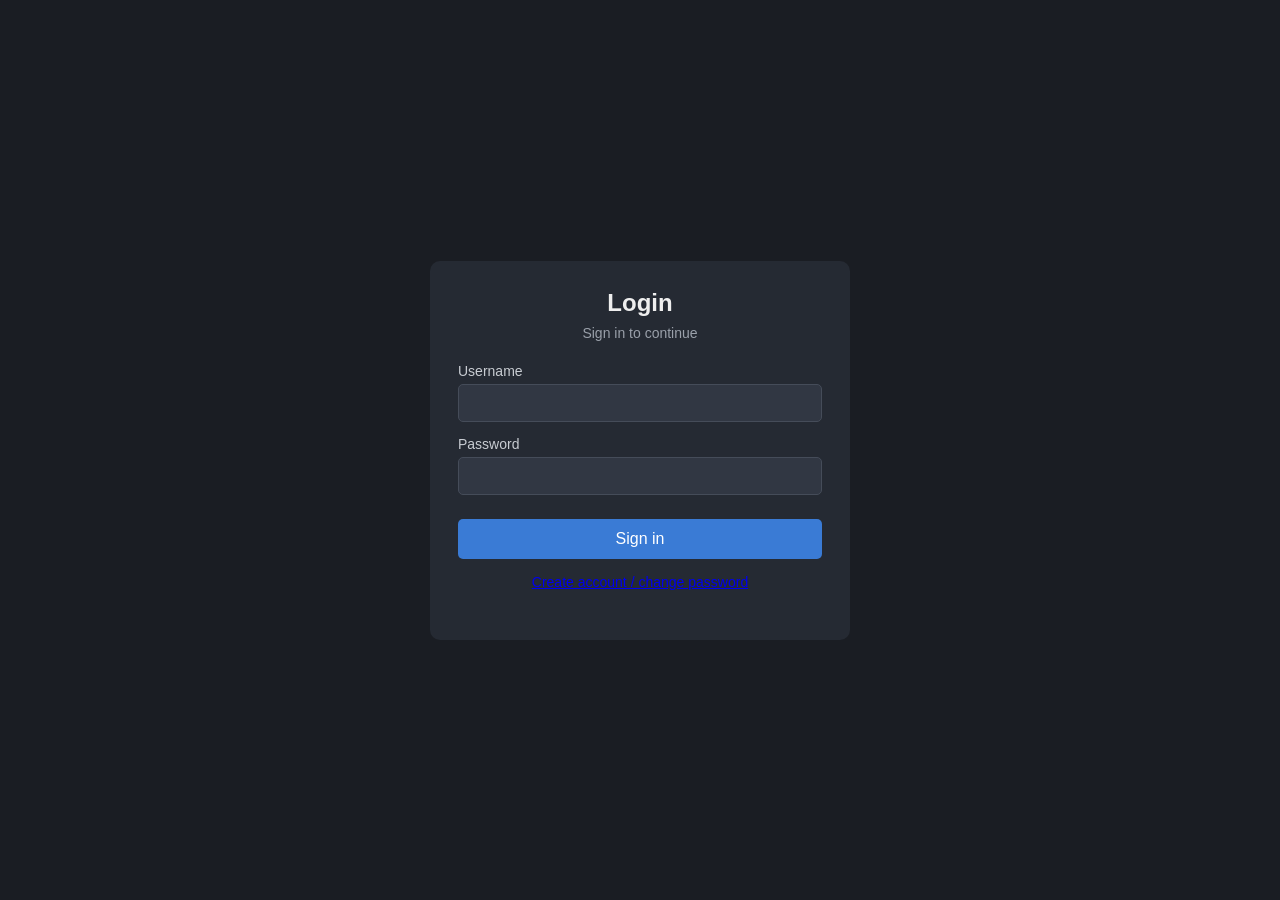
==== web/index.html @ 7a51cd6e "feat: integrate unique randomized student ID system" ====
<!DOCTYPE html>
<html lang="en">
<head>
    <meta charset="UTF-8">
    <meta name="viewport" content="width=device-width, initial-scale=1.0">
    <title>Login</title>
    <link rel="stylesheet" href="style.css">
    <style>
        .hidden { display: none !important; }

        select {
            width: 100%;
            padding: 9px;
            background-color: #313743;
            border: 1px solid #454c59;
            border-radius: 5px;
            color: #fff;
        }

        .link {
            margin-top: 15px;
        }

        #registerBox {
            margin-top: 20px;
        }
    </style>
</head>
<body>
    <div class="container" id="loginBox">
        <h1>Login</h1>
        <p class="subtitle">Sign in to continue</p>

        <div class="form-group">
            <label for="username">Username</label>
            <input type="text" id="username">
        </div>

        <div class="form-group">
            <label for="password">Password</label>
            <input type="password" id="password">
        </div>

        <button onclick="handleLogin()">Sign in</button>
        <p class="subtitle link"><a href="#" onclick="toggleCards()">Create account / change password</a></p>
    </div>

    <div class="container hidden" id="registerBox">
        <h1>Account</h1>
        <p class="subtitle">Create a user or change a password</p>

        <div class="form-group">
            <label for="regUsername">Username</label>
            <input type="text" id="regUsername">
        </div>

        <div class="form-group">
            <label for="regPassword">Password</label>
            <input type="password" id="regPassword">
        </div>

        <div class="form-group">
            <label for="regRole">Role</label>
            <select id="regRole">
                <option value="student">Student</option>
                <option value="teacher">Teacher</option>
            </select>
        </div>

        <button onclick="handleRegister()">Save</button>
        <p class="subtitle link"><a href="#" onclick="toggleCards()">Back</a></p>
    </div>

    <script>
        if (!localStorage.getItem('usersDB')) {
            localStorage.setItem('usersDB', JSON.stringify({
                teacher: { password: "teacher123", role: "teacher", name: "Prof. Matheus", studentID: "" },
                student: { password: "student123", role: "student", name: "Matheus Dias", studentID: "123456" }
            }));
        }

        function toggleCards() {
            document.getElementById('loginBox').classList.toggle('hidden');
            document.getElementById('registerBox').classList.toggle('hidden');
        }

        function handleLogin() {
            const username = document.getElementById('username').value.trim().toLowerCase();
            const password = document.getElementById('password').value;
            const users = JSON.parse(localStorage.getItem('usersDB'));
            const user = users[username];

            if (!user || user.password !== password) {
                alert("Wrong username or password.");
                return;
            }

            localStorage.setItem('currentUser', JSON.stringify({
                username: username,
                name: user.name,
                role: user.role,
                studentID: user.studentID
            }));
            location.href = user.role === 'teacher' ? 'teacher.html' : 'student.html';
        }

        function handleRegister() {
            const username = document.getElementById('regUsername').value.trim().toLowerCase();
            const password = document.getElementById('regPassword').value;
            const role = document.getElementById('regRole').value;

            if (!username || !password) {
                alert("Fill in all the fields.");
                return;
            }

            const users = JSON.parse(localStorage.getItem('usersDB'));
            let studentID = users[username] ? users[username].studentID : "";

            if (role === 'student' && !studentID) {
                let taken = true;
                while (taken) {
                    studentID = String(Math.floor(100000 + Math.random() * 900000));
                    taken = Object.values(users).some(u => u.studentID === studentID);
                }
            }

            users[username] = {
                password: password,
                role: role,
                name: username[0].toUpperCase() + username.slice(1),
                studentID: role === 'student' ? studentID : ""
            };

            localStorage.setItem('usersDB', JSON.stringify(users));

            if (role === 'student') {
                alert("Saved. Your student ID is " + studentID + ". Write it down, the teacher needs it to enter your grades.");
            } else {
                alert("Saved.");
            }
            toggleCards();
        }
    </script>
</body>
</html>
---- web/style.css ----
* {
    margin: 0;
    padding: 0;
    box-sizing: border-box;
}

body {
    font-family: Arial, sans-serif;
    background-color: #1a1d23;
    color: #eee;
    display: flex;
    justify-content: center;
    align-items: center;
    min-height: 100vh;
    padding: 20px;
}

.container {
    background-color: #252a33;
    padding: 28px;
    border-radius: 10px;
    width: 100%;
    max-width: 420px;
}

h1 {
    font-size: 24px;
    margin-bottom: 8px;
    text-align: center;
}

.subtitle {
    color: #9aa0aa;
    font-size: 14px;
    text-align: center;
    margin-bottom: 22px;
}

.form-group {
    margin-bottom: 14px;
}

label {
    display: block;
    margin-bottom: 5px;
    font-size: 14px;
    color: #c8ccd2;
}

input {
    width: 100%;
    padding: 9px;
    background-color: #313743;
    border: 1px solid #454c59;
    border-radius: 5px;
    color: #fff;
    font-size: 16px;
}

input:focus {
    outline: none;
    border-color: #4a90d9;
}

button {
    width: 100%;
    padding: 11px;
    background-color: #3a7bd5;
    border: none;
    border-radius: 5px;
    color: #fff;
    font-size: 16px;
    cursor: pointer;
    margin-top: 10px;
}

button:hover {
    background-color: #2f66b3;
}

.result-card {
    margin-top: 22px;
    padding: 18px;
    background-color: #313743;
    border-radius: 6px;
    text-align: center;
    border-left: 5px solid #666;
}

.result-card.hidden {
    display: none;
}

.result-info {
    font-size: 18px;
    margin: 8px 0;
}

#resultAverage {
    font-weight: bold;
}

.badge {
    display: inline-block;
    padding: 5px 14px;
    border-radius: 15px;
    font-size: 14px;
    margin-top: 8px;
}

.approved-card { border-left-color: #3cb371; }
.approved-badge { background-color: #2e8b57; color: #fff; }

.remedial-card { border-left-color: #e0b030; }
.remedial-badge { background-color: #b8901f; color: #fff; }

.failed-card { border-left-color: #e05555; }
.failed-badge { background-color: #c43d3d; color: #fff; }
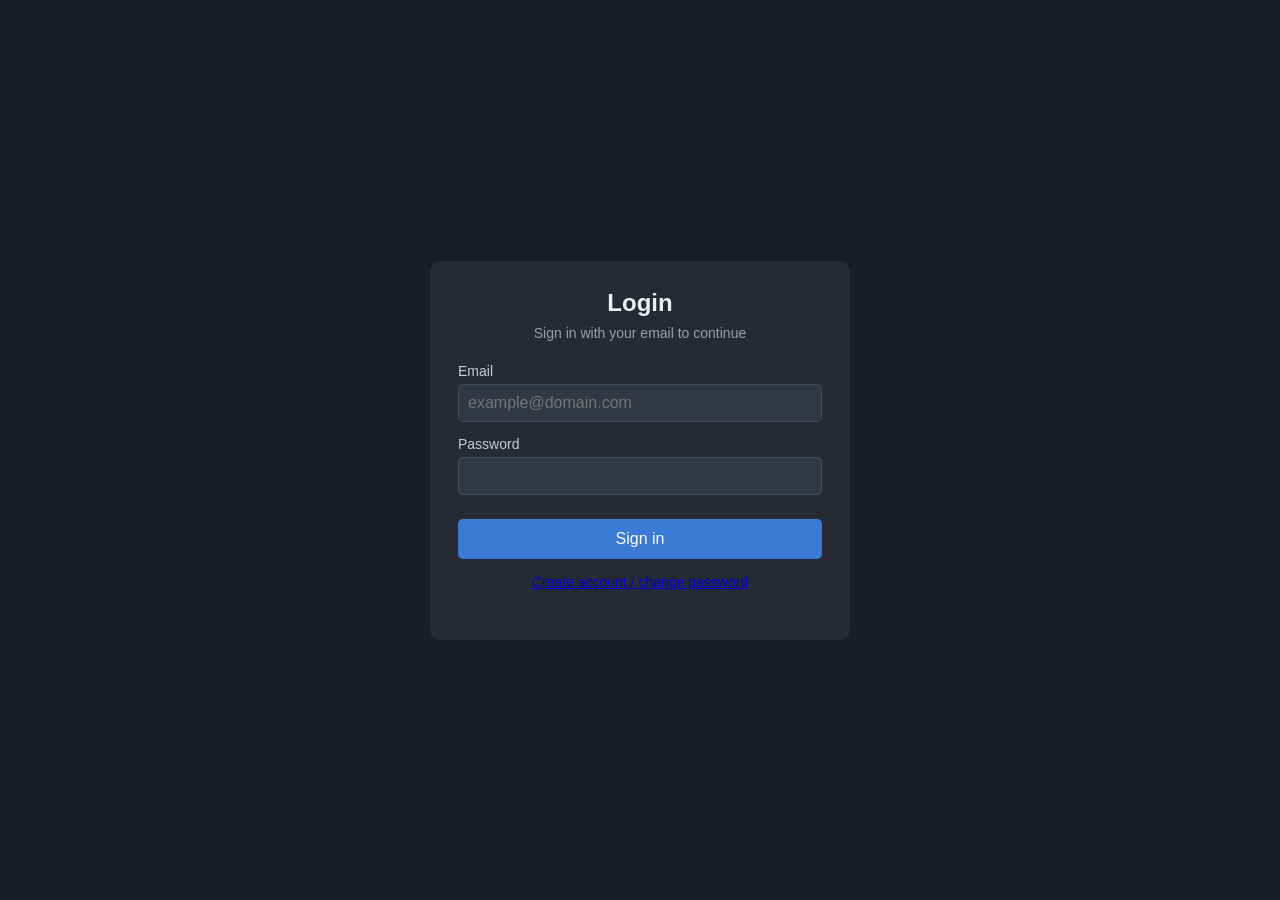
==== commit f7513e02: "feat: complete architectural synchronization between python and web inputs" ====
--- a/web/index.html
+++ b/web/index.html
@@ -23,22 +23,23 @@
 
         #registerBox {
             margin-top: 20px;
+            max-width: 460px;
         }
     </style>
 </head>
 <body>
     <div class="container" id="loginBox">
         <h1>Login</h1>
-        <p class="subtitle">Sign in to continue</p>
+        <p class="subtitle">Sign in with your email to continue</p>
 
         <div class="form-group">
-            <label for="username">Username</label>
-            <input type="text" id="username">
+            <label for="loginEmail">Email</label>
+            <input type="email" id="loginEmail" placeholder="example@domain.com">
         </div>
 
         <div class="form-group">
-            <label for="password">Password</label>
-            <input type="password" id="password">
+            <label for="loginPassword">Password</label>
+            <input type="password" id="loginPassword">
         </div>
 
         <button onclick="handleLogin()">Sign in</button>
@@ -50,13 +51,28 @@
         <p class="subtitle">Create a user or change a password</p>
 
         <div class="form-group">
-            <label for="regUsername">Username</label>
-            <input type="text" id="regUsername">
+            <label for="regFirstName">First Name</label>
+            <input type="text" id="regFirstName">
+        </div>
+
+        <div class="form-group">
+            <label for="regLastName">Last Name</label>
+            <input type="text" id="regLastName">
+        </div>
+
+        <div class="form-group">
+            <label for="regEmail">Email</label>
+            <input type="email" id="regEmail" placeholder="example@domain.com">
         </div>
 
         <div class="form-group">
             <label for="regPassword">Password</label>
             <input type="password" id="regPassword">
+        </div>
+
+        <div class="form-group">
+            <label for="regConfirmPassword">Confirm Password</label>
+            <input type="password" id="regConfirmPassword">
         </div>
 
         <div class="form-group">
@@ -74,8 +90,8 @@
     <script>
         if (!localStorage.getItem('usersDB')) {
             localStorage.setItem('usersDB', JSON.stringify({
-                teacher: { password: "teacher123", role: "teacher", name: "Prof. Matheus", studentID: "" },
-                student: { password: "student123", role: "student", name: "Matheus Dias", studentID: "123456" }
+                "teacher@school.com": { password: "teacher123", role: "teacher", name: "Prof. Matheus", studentID: "" },
+                "student@school.com": { password: "student123", role: "student", name: "Matheus Dias", studentID: "123456" }
             }));
         }
 
@@ -85,60 +101,80 @@
         }
 
         function handleLogin() {
-            const username = document.getElementById('username').value.trim().toLowerCase();
-            const password = document.getElementById('password').value;
+            const email = document.getElementById('loginEmail').value.trim().toLowerCase();
+            const password = document.getElementById('loginPassword').value;
             const users = JSON.parse(localStorage.getItem('usersDB'));
-            const user = users[username];
+            const user = users[email];
 
             if (!user || user.password !== password) {
-                alert("Wrong username or password.");
+                alert("Wrong email or password.");
                 return;
             }
 
             localStorage.setItem('currentUser', JSON.stringify({
-                username: username,
+                email: email,
                 name: user.name,
                 role: user.role,
                 studentID: user.studentID
             }));
+
             location.href = user.role === 'teacher' ? 'teacher.html' : 'student.html';
         }
 
         function handleRegister() {
-            const username = document.getElementById('regUsername').value.trim().toLowerCase();
+            const firstName = document.getElementById('regFirstName').value.trim();
+            const lastName = document.getElementById('regLastName').value.trim();
+            const email = document.getElementById('regEmail').value.trim().toLowerCase();
             const password = document.getElementById('regPassword').value;
+            const confirmPassword = document.getElementById('regConfirmPassword').value;
             const role = document.getElementById('regRole').value;
 
-            if (!username || !password) {
+            if (!firstName || !lastName || !email || !password || !confirmPassword) {
                 alert("Fill in all the fields.");
                 return;
             }
 
-            const users = JSON.parse(localStorage.getItem('usersDB'));
-            let studentID = users[username] ? users[username].studentID : "";
+            if (password !== confirmPassword) {
+                alert("Passwords do not match. Please verify.");
+                return;
+            }
 
-            if (role === 'student' && !studentID) {
-                let taken = true;
-                while (taken) {
-                    studentID = String(Math.floor(100000 + Math.random() * 900000));
-                    taken = Object.values(users).some(u => u.studentID === studentID);
+            const users = JSON.parse(localStorage.getItem('usersDB')) || {};
+            const fullName = `${firstName.charAt(0).toUpperCase() + firstName.slice(1)} ${lastName.charAt(0).toUpperCase() + lastName.slice(1)}`;
+
+            let existingStudentID = "";
+
+            if (users[email]) {
+                existingStudentID = users[email].studentID;
+            } else {
+                const duplicateNameUser = Object.values(users).find(u => u.name.toLowerCase() === fullName.toLowerCase());
+                if (duplicateNameUser) {
+                    existingStudentID = duplicateNameUser.studentID;
                 }
             }
 
-            users[username] = {
+            if (role === 'student' && !existingStudentID) {
+                do {
+                    existingStudentID = Math.floor(100000 + Math.random() * 900000).toString();
+                    var idExists = Object.values(users).some(u => u.studentID === existingStudentID);
+                } while (idExists);
+            }
+
+            users[email] = {
                 password: password,
                 role: role,
-                name: username[0].toUpperCase() + username.slice(1),
-                studentID: role === 'student' ? studentID : ""
+                name: fullName,
+                studentID: role === 'student' ? existingStudentID : ""
             };
 
             localStorage.setItem('usersDB', JSON.stringify(users));
 
             if (role === 'student') {
-                alert("Saved. Your student ID is " + studentID + ". Write it down, the teacher needs it to enter your grades.");
+                alert(`Account securely processed!\n\nYour PERMANENT Student ID (RA) is: ${existingStudentID}\nThis code is locked to your Name and Email.`);
             } else {
                 alert("Saved.");
             }
+
             toggleCards();
         }
     </script>
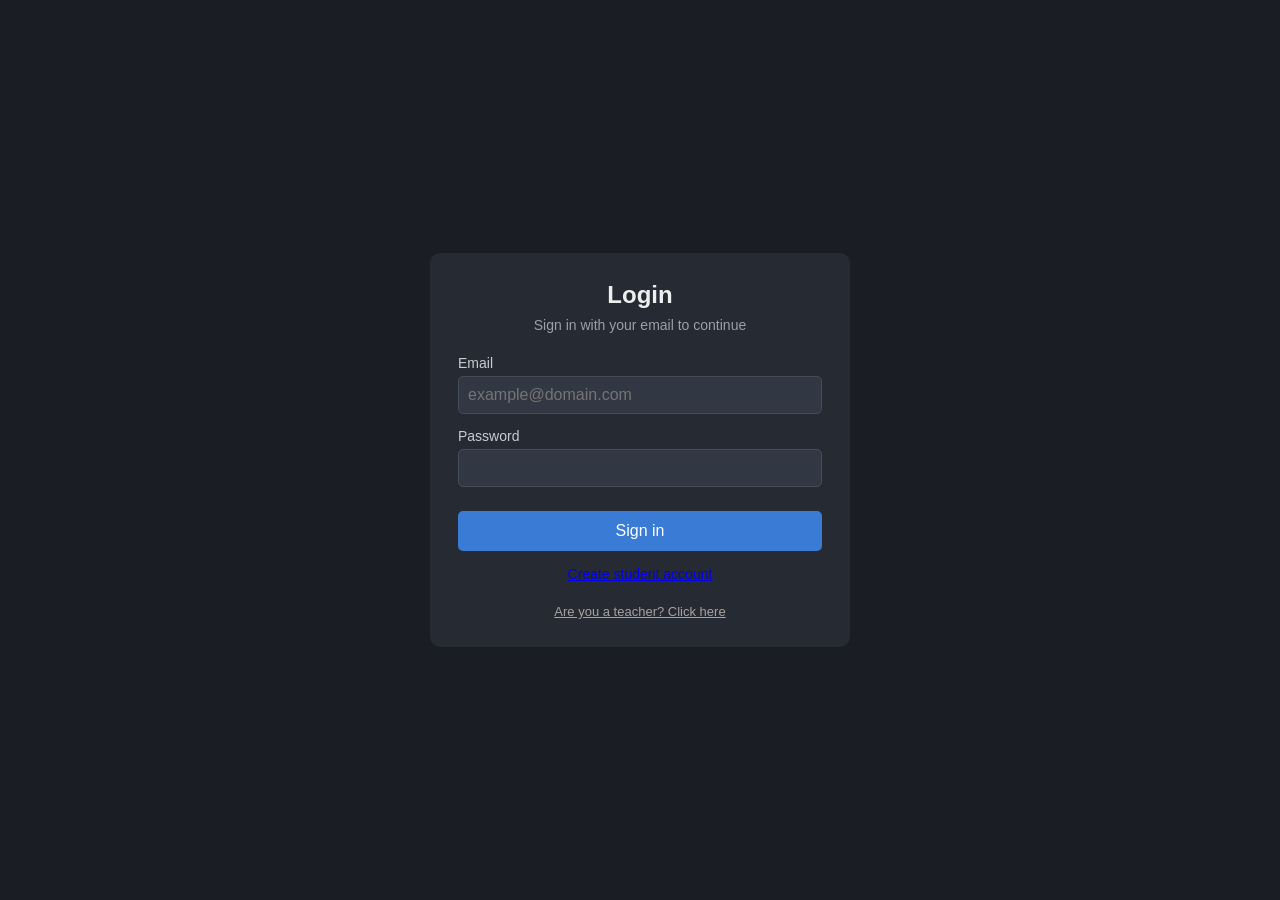
==== commit 5c812f3a: "feat: complete school portal architecture" ====
--- a/web/index.html
+++ b/web/index.html
@@ -8,26 +8,26 @@
     <style>
         .hidden { display: none !important; }
 
-        select {
-            width: 100%;
-            padding: 9px;
-            background-color: #313743;
-            border: 1px solid #454c59;
-            border-radius: 5px;
-            color: #fff;
-        }
-
         .link {
             margin-top: 15px;
         }
 
-        #registerBox {
+        #registerBox, #teacherRegisterBox {
             margin-top: 20px;
             max-width: 460px;
+        }
+        
+        .teacher-link {
+            display: block;
+            margin-top: 12px;
+            font-size: 13px;
+            color: #a8a29e;
+            text-align: center;
         }
     </style>
 </head>
 <body>
+    <!-- 1️⃣ CARD DE SIGN IN (LOGIN VIA EMAIL) -->
     <div class="container" id="loginBox">
         <h1>Login</h1>
         <p class="subtitle">Sign in with your email to continue</p>
@@ -43,12 +43,14 @@
         </div>
 
         <button onclick="handleLogin()">Sign in</button>
-        <p class="subtitle link"><a href="#" onclick="toggleCards()">Create account / change password</a></p>
+        <p class="subtitle link"><a href="#" onclick="showCard('registerBox')">Create student account</a></p>
+        <a href="#" class="teacher-link" onclick="showCard('teacherRegisterBox')">Are you a teacher? Click here</a>
     </div>
 
+    <!-- 2️⃣ CARD DE REGISTRO EXCLUSIVO DE ESTUDANTES -->
     <div class="container hidden" id="registerBox">
-        <h1>Account</h1>
-        <p class="subtitle">Create a user or change a password</p>
+        <h1>Student Registration</h1>
+        <p class="subtitle">Create your immutable student account</p>
 
         <div class="form-group">
             <label for="regFirstName">First Name</label>
@@ -62,7 +64,7 @@
 
         <div class="form-group">
             <label for="regEmail">Email</label>
-            <input type="email" id="regEmail" placeholder="example@domain.com">
+            <input type="email" id="regEmail" placeholder="student@domain.com">
         </div>
 
         <div class="form-group">
@@ -75,19 +77,46 @@
             <input type="password" id="regConfirmPassword">
         </div>
 
-        <div class="form-group">
-            <label for="regRole">Role</label>
-            <select id="regRole">
-                <option value="student">Student</option>
-                <option value="teacher">Teacher</option>
-            </select>
-        </div>
-
-        <button onclick="handleRegister()">Save</button>
-        <p class="subtitle link"><a href="#" onclick="toggleCards()">Back</a></p>
+        <button onclick="handleStudentRegister()">Register as Student</button>
+        <p class="subtitle link"><a href="#" onclick="showCard('loginBox')">Back to Sign In</a></p>
     </div>
 
+    <!-- 3️⃣ CARD DE REGISTRO EXCLUSIVO DE PROFESSORES (COM CHAVE DE ACESSO) -->
+    <div class="container hidden" id="teacherRegisterBox">
+        <h1>Teacher Staff Portal</h1>
+        <p class="subtitle">Authorized institutional registration only</p>
+
+        <div class="form-group">
+            <label for="tFirstName">First Name</label>
+            <input type="text" id="tFirstName">
+        </div>
+
+        <div class="form-group">
+            <label for="tLastName">Last Name</label>
+            <input type="text" id="tLastName">
+        </div>
+
+        <div class="form-group">
+            <label for="tEmail">Institutional Email</label>
+            <input type="email" id="tEmail" placeholder="teacher@school.com">
+        </div>
+
+        <div class="form-group">
+            <label for="tPassword">Password</label>
+            <input type="password" id="tPassword">
+        </div>
+
+        <div class="form-group">
+            <label for="tAccessKey">Institutional Access Key</label>
+            <input type="password" id="tAccessKey" placeholder="Enter security token">
+        </div>
+
+        <button onclick="handleTeacherRegister()" style="background-color: #e05555;">Verify & Save Staff Account</button>
+        <p class="subtitle link"><a href="#" onclick="showCard('loginBox')">Back to Sign In</a></p>
+    </div>
+
     <script>
+        // Inicializa a base mock se estiver limpa
         if (!localStorage.getItem('usersDB')) {
             localStorage.setItem('usersDB', JSON.stringify({
                 "teacher@school.com": { password: "teacher123", role: "teacher", name: "Prof. Matheus", studentID: "" },
@@ -95,9 +124,12 @@
             }));
         }
 
-        function toggleCards() {
-            document.getElementById('loginBox').classList.toggle('hidden');
-            document.getElementById('registerBox').classList.toggle('hidden');
+        // Gerenciador inteligente de transição de telas
+        function showCard(targetId) {
+            ['loginBox', 'registerBox', 'teacherRegisterBox'].forEach(id => {
+                document.getElementById(id).classList.add('hidden');
+            });
+            document.getElementById(targetId).classList.remove('hidden');
         }
 
         function handleLogin() {
@@ -111,23 +143,22 @@
                 return;
             }
 
-            localStorage.setItem('currentUser', JSON.stringify({
-                email: email,
-                name: user.name,
+            localStorage.setItem('currentUser', JSON.stringify({ 
+                email: email, 
+                name: user.name, 
                 role: user.role,
-                studentID: user.studentID
+                studentID: user.studentID 
             }));
-
             location.href = user.role === 'teacher' ? 'teacher.html' : 'student.html';
         }
 
-        function handleRegister() {
+        // CADASTRO EXCLUSIVO DE ALUNOS
+        function handleStudentRegister() {
             const firstName = document.getElementById('regFirstName').value.trim();
             const lastName = document.getElementById('regLastName').value.trim();
             const email = document.getElementById('regEmail').value.trim().toLowerCase();
             const password = document.getElementById('regPassword').value;
             const confirmPassword = document.getElementById('regConfirmPassword').value;
-            const role = document.getElementById('regRole').value;
 
             if (!firstName || !lastName || !email || !password || !confirmPassword) {
                 alert("Fill in all the fields.");
@@ -135,25 +166,28 @@
             }
 
             if (password !== confirmPassword) {
-                alert("Passwords do not match. Please verify.");
+                alert("Passwords do not match.");
                 return;
             }
 
             const users = JSON.parse(localStorage.getItem('usersDB')) || {};
+            
+            if (users[email] && users[email].role === 'teacher') {
+                alert("This email is already registered as a Teacher account.");
+                return;
+            }
+
             const fullName = `${firstName.charAt(0).toUpperCase() + firstName.slice(1)} ${lastName.charAt(0).toUpperCase() + lastName.slice(1)}`;
-
-            let existingStudentID = "";
-
-            if (users[email]) {
-                existingStudentID = users[email].studentID;
-            } else {
+            let existingStudentID = users[email] ? users[email].studentID : "";
+
+            if (!existingStudentID) {
                 const duplicateNameUser = Object.values(users).find(u => u.name.toLowerCase() === fullName.toLowerCase());
                 if (duplicateNameUser) {
                     existingStudentID = duplicateNameUser.studentID;
                 }
             }
 
-            if (role === 'student' && !existingStudentID) {
+            if (!existingStudentID) {
                 do {
                     existingStudentID = Math.floor(100000 + Math.random() * 900000).toString();
                     var idExists = Object.values(users).some(u => u.studentID === existingStudentID);
@@ -162,20 +196,53 @@
 
             users[email] = {
                 password: password,
-                role: role,
+                role: "student",
                 name: fullName,
-                studentID: role === 'student' ? existingStudentID : ""
+                studentID: existingStudentID
             };
 
             localStorage.setItem('usersDB', JSON.stringify(users));
-
-            if (role === 'student') {
-                alert(`Account securely processed!\n\nYour PERMANENT Student ID (RA) is: ${existingStudentID}\nThis code is locked to your Name and Email.`);
-            } else {
-                alert("Saved.");
-            }
-
-            toggleCards();
+            alert(`Student account securely processed!\n\nYour PERMANENT Student ID (RA) is: ${existingStudentID}`);
+            showCard('loginBox');
+        }
+
+        // CADASTRO EXCLUSIVO DE PROFESSORES (COM VALIDAÇÃO DE CHAVE)
+        function handleTeacherRegister() {
+            const firstName = document.getElementById('tFirstName').value.trim();
+            const lastName = document.getElementById('tLastName').value.trim();
+            const email = document.getElementById('tEmail').value.trim().toLowerCase();
+            const password = document.getElementById('tPassword').value;
+            const accessKey = document.getElementById('tAccessKey').value.trim();
+
+            if (!firstName || !lastName || !email || !password || !accessKey) {
+                alert("Fill in all institutional fields.");
+                return;
+            }
+
+            if (accessKey !== "SCHOOL2026") {
+                alert("Access Denied: Invalid Institutional Access Key.");
+                return;
+            }
+
+            const users = JSON.parse(localStorage.getItem('usersDB')) || {};
+
+            if (users[email] && users[email].role === 'student') {
+                alert("This email is already registered as a Student account.");
+                return;
+            }
+
+            const fullName = `Prof. ${firstName.charAt(0).toUpperCase() + firstName.slice(1)} ${lastName.charAt(0).toUpperCase() + lastName.slice(1)}`;
+
+            users[email] = {
+                password: password,
+                role: "teacher",
+                name: fullName,
+                studentID: ""
+            };
+
+            localStorage.setItem('usersDB', JSON.stringify(users));
+            alert("Teacher Staff account authorized and created successfully!");
+            showCard('loginBox');
         }
     </script>
 </body>
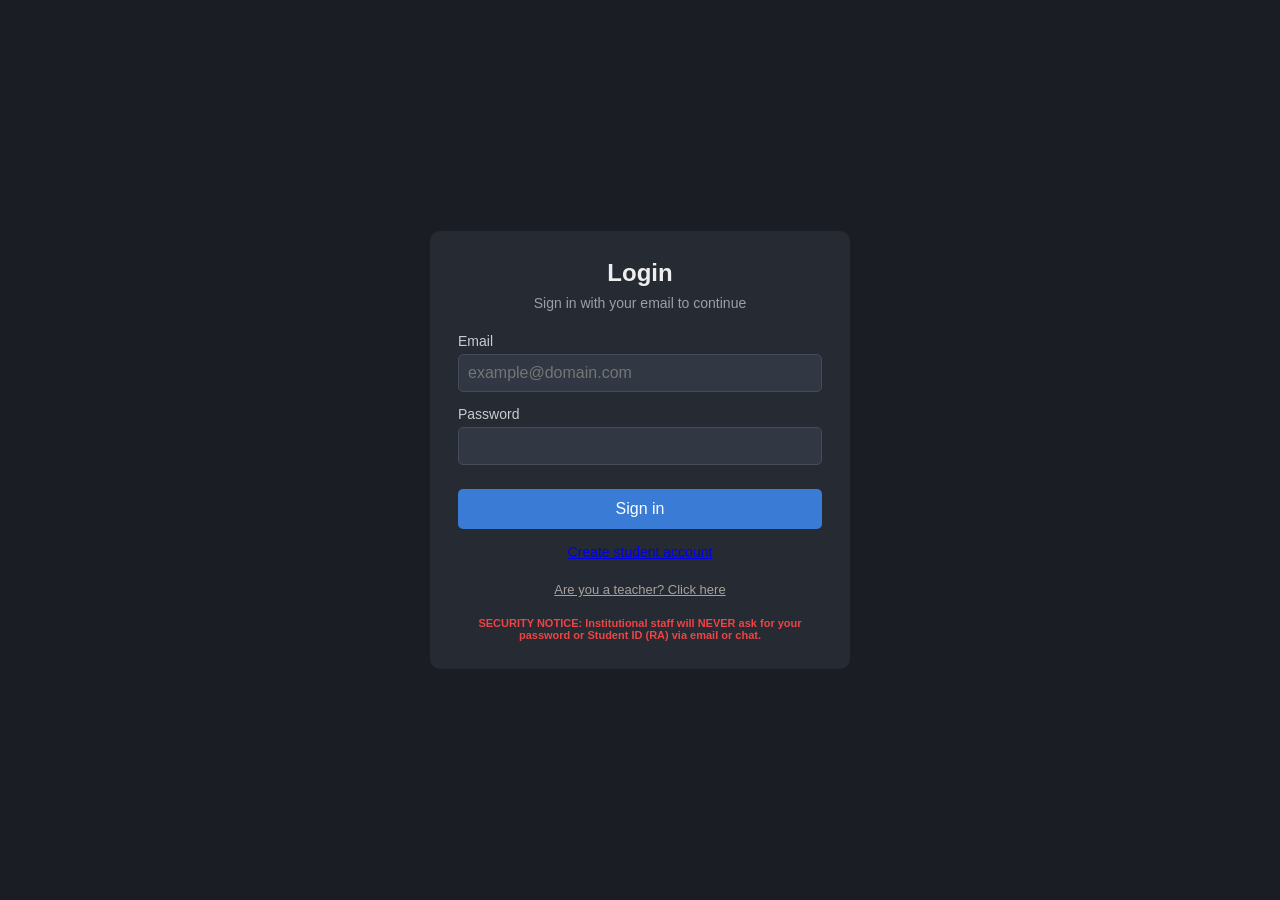
==== commit 2253ea45: "feat: complete immutable student portal with security modules" ====
--- a/web/index.html
+++ b/web/index.html
@@ -16,7 +16,7 @@
             margin-top: 20px;
             max-width: 460px;
         }
-        
+
         .teacher-link {
             display: block;
             margin-top: 12px;
@@ -27,7 +27,6 @@
     </style>
 </head>
 <body>
-    <!-- 1️⃣ CARD DE SIGN IN (LOGIN VIA EMAIL) -->
     <div class="container" id="loginBox">
         <h1>Login</h1>
         <p class="subtitle">Sign in with your email to continue</p>
@@ -42,24 +41,27 @@
             <input type="password" id="loginPassword">
         </div>
 
-        <button onclick="handleLogin()">Sign in</button>
+        <button id="loginBtn" onclick="handleLogin()">Sign in</button>
         <p class="subtitle link"><a href="#" onclick="showCard('registerBox')">Create student account</a></p>
         <a href="#" class="teacher-link" onclick="showCard('teacherRegisterBox')">Are you a teacher? Click here</a>
+
+        <p style="color: #ef4444; font-size: 11px; margin-top: 20px; text-align: center; font-weight: bold;">
+            SECURITY NOTICE: Institutional staff will NEVER ask for your password or Student ID (RA) via email or chat.
+        </p>
     </div>
 
-    <!-- 2️⃣ CARD DE REGISTRO EXCLUSIVO DE ESTUDANTES -->
     <div class="container hidden" id="registerBox">
         <h1>Student Registration</h1>
         <p class="subtitle">Create your immutable student account</p>
 
         <div class="form-group">
             <label for="regFirstName">First Name</label>
-            <input type="text" id="regFirstName">
+            <input type="text" id="regFirstName" placeholder="e.g., John">
         </div>
 
         <div class="form-group">
             <label for="regLastName">Last Name</label>
-            <input type="text" id="regLastName">
+            <input type="text" id="regLastName" placeholder="e.g., Doe">
         </div>
 
         <div class="form-group">
@@ -68,7 +70,7 @@
         </div>
 
         <div class="form-group">
-            <label for="regPassword">Password</label>
+            <label for="regPassword">Password (Min 6 chars)</label>
             <input type="password" id="regPassword">
         </div>
 
@@ -81,19 +83,18 @@
         <p class="subtitle link"><a href="#" onclick="showCard('loginBox')">Back to Sign In</a></p>
     </div>
 
-    <!-- 3️⃣ CARD DE REGISTRO EXCLUSIVO DE PROFESSORES (COM CHAVE DE ACESSO) -->
     <div class="container hidden" id="teacherRegisterBox">
         <h1>Teacher Staff Portal</h1>
         <p class="subtitle">Authorized institutional registration only</p>
 
         <div class="form-group">
             <label for="tFirstName">First Name</label>
-            <input type="text" id="tFirstName">
+            <input type="text" id="tFirstName" placeholder="e.g., Jane">
         </div>
 
         <div class="form-group">
             <label for="tLastName">Last Name</label>
-            <input type="text" id="tLastName">
+            <input type="text" id="tLastName" placeholder="e.g., Smith">
         </div>
 
         <div class="form-group">
@@ -102,7 +103,7 @@
         </div>
 
         <div class="form-group">
-            <label for="tPassword">Password</label>
+            <label for="tPassword">Password (Min 6 chars)</label>
             <input type="password" id="tPassword">
         </div>
 
@@ -111,132 +112,199 @@
             <input type="password" id="tAccessKey" placeholder="Enter security token">
         </div>
 
-        <button onclick="handleTeacherRegister()" style="background-color: #e05555;">Verify & Save Staff Account</button>
+        <button onclick="handleTeacherRegister()" style="background-color: #e05555;">Verify &amp; Save Staff Account</button>
         <p class="subtitle link"><a href="#" onclick="showCard('loginBox')">Back to Sign In</a></p>
     </div>
 
     <script>
-        // Inicializa a base mock se estiver limpa
         if (!localStorage.getItem('usersDB')) {
-            localStorage.setItem('usersDB', JSON.stringify({
-                "teacher@school.com": { password: "teacher123", role: "teacher", name: "Prof. Matheus", studentID: "" },
-                "student@school.com": { password: "student123", role: "student", name: "Matheus Dias", studentID: "123456" }
-            }));
-        }
-
-        // Gerenciador inteligente de transição de telas
+            var db = {
+                "teacher@school.com": { password: btoa("teacher123"), role: "teacher", name: btoa("Prof. Matheus"), studentID: "" },
+                "student@school.com": { password: btoa("student123"), role: "student", name: btoa("Matheus Dias"), studentID: "123456" }
+            };
+            localStorage.setItem('usersDB', JSON.stringify(db));
+        }
+
+        var emailRegex = /^[^\s@]+@[^\s@]+\.[^\s@]+$/;
+        var nameRegex = /^[A-Za-zÀ-ÖØ-öø-ÿ]{2,}$/;
+
+        var loginAttempts = 0;
+        var isLocked = false;
+
         function showCard(targetId) {
-            ['loginBox', 'registerBox', 'teacherRegisterBox'].forEach(id => {
-                document.getElementById(id).classList.add('hidden');
-            });
+            var cards = ['loginBox', 'registerBox', 'teacherRegisterBox'];
+            for (var i = 0; i < cards.length; i++) {
+                document.getElementById(cards[i]).classList.add('hidden');
+            }
             document.getElementById(targetId).classList.remove('hidden');
         }
 
         function handleLogin() {
-            const email = document.getElementById('loginEmail').value.trim().toLowerCase();
-            const password = document.getElementById('loginPassword').value;
-            const users = JSON.parse(localStorage.getItem('usersDB'));
-            const user = users[email];
-
-            if (!user || user.password !== password) {
-                alert("Wrong email or password.");
-                return;
-            }
-
-            localStorage.setItem('currentUser', JSON.stringify({ 
-                email: email, 
-                name: user.name, 
+            if (isLocked) {
+                alert("Security Block: Too many login attempts. System is cooling down. Please wait.");
+                return;
+            }
+
+            var email = document.getElementById('loginEmail').value.trim().toLowerCase();
+            var password = document.getElementById('loginPassword').value;
+            var users = JSON.parse(localStorage.getItem('usersDB'));
+            var user = users[email];
+
+            if (!emailRegex.test(email)) {
+                alert("Security Error: Please enter a valid email format.");
+                return;
+            }
+
+            if (!user || atob(user.password) !== password) {
+                loginAttempts++;
+
+                if (loginAttempts >= 3) {
+                    isLocked = true;
+                    var loginBtn = document.getElementById('loginBtn');
+                    loginBtn.disabled = true;
+                    loginBtn.innerText = "Locked (30s)";
+                    loginBtn.style.backgroundColor = "#4b5563";
+                    loginBtn.style.cursor = "not-allowed";
+
+                    alert("Security Alert: 3 failed attempts detected. Authentication module locked for 30 seconds to prevent automated dictionary attacks.");
+
+                    setTimeout(function () {
+                        isLocked = false;
+                        loginAttempts = 0;
+                        loginBtn.disabled = false;
+                        loginBtn.innerText = "Sign in";
+                        loginBtn.style.backgroundColor = "#3a7bd5";
+                        loginBtn.style.cursor = "pointer";
+                    }, 30000);
+                    return;
+                }
+
+                alert("Wrong email or password. Attempt " + loginAttempts + "/3");
+                return;
+            }
+
+            loginAttempts = 0;
+            localStorage.setItem('currentUser', JSON.stringify({
+                email: email,
+                name: atob(user.name),
                 role: user.role,
-                studentID: user.studentID 
+                studentID: user.studentID
             }));
             location.href = user.role === 'teacher' ? 'teacher.html' : 'student.html';
         }
 
-        // CADASTRO EXCLUSIVO DE ALUNOS
         function handleStudentRegister() {
-            const firstName = document.getElementById('regFirstName').value.trim();
-            const lastName = document.getElementById('regLastName').value.trim();
-            const email = document.getElementById('regEmail').value.trim().toLowerCase();
-            const password = document.getElementById('regPassword').value;
-            const confirmPassword = document.getElementById('regConfirmPassword').value;
+            var firstName = document.getElementById('regFirstName').value.trim();
+            var lastName = document.getElementById('regLastName').value.trim();
+            var email = document.getElementById('regEmail').value.trim().toLowerCase();
+            var password = document.getElementById('regPassword').value;
+            var confirmPassword = document.getElementById('regConfirmPassword').value;
 
             if (!firstName || !lastName || !email || !password || !confirmPassword) {
-                alert("Fill in all the fields.");
+                alert("Validation Error: Fill in all the fields.");
+                return;
+            }
+
+            if (!nameRegex.test(firstName) || !nameRegex.test(lastName)) {
+                alert("Security Error: Names must contain only letters and be at least 2 characters long.");
+                return;
+            }
+
+            if (!emailRegex.test(email)) {
+                alert("Security Error: Invalid email format. Use pattern: user@domain.com");
+                return;
+            }
+
+            if (password.length < 6) {
+                alert("Security Error: Password must be at least 6 characters long.");
                 return;
             }
 
             if (password !== confirmPassword) {
-                alert("Passwords do not match.");
-                return;
-            }
-
-            const users = JSON.parse(localStorage.getItem('usersDB')) || {};
-            
-            if (users[email] && users[email].role === 'teacher') {
-                alert("This email is already registered as a Teacher account.");
-                return;
-            }
-
-            const fullName = `${firstName.charAt(0).toUpperCase() + firstName.slice(1)} ${lastName.charAt(0).toUpperCase() + lastName.slice(1)}`;
-            let existingStudentID = users[email] ? users[email].studentID : "";
-
-            if (!existingStudentID) {
-                const duplicateNameUser = Object.values(users).find(u => u.name.toLowerCase() === fullName.toLowerCase());
-                if (duplicateNameUser) {
-                    existingStudentID = duplicateNameUser.studentID;
-                }
-            }
-
-            if (!existingStudentID) {
+                alert("Validation Error: Passwords do not match.");
+                return;
+            }
+
+            var users = JSON.parse(localStorage.getItem('usersDB')) || {};
+
+            if (users[email]) {
+                alert("Unable to complete registration with the information provided. Please verify your email or try again later.");
+                return;
+            }
+
+            var fullName = firstName.charAt(0).toUpperCase() + firstName.slice(1) + " " + lastName.charAt(0).toUpperCase() + lastName.slice(1);
+            var studentId = "";
+
+            var sameName = Object.values(users).find(function (u) {
+                return atob(u.name).toLowerCase() === fullName.toLowerCase();
+            });
+            if (sameName) {
+                studentId = sameName.studentID;
+            }
+
+            if (!studentId) {
                 do {
-                    existingStudentID = Math.floor(100000 + Math.random() * 900000).toString();
-                    var idExists = Object.values(users).some(u => u.studentID === existingStudentID);
-                } while (idExists);
+                    studentId = Math.floor(100000 + Math.random() * 900000).toString();
+                } while (Object.values(users).some(function (u) { return u.studentID === studentId; }));
             }
 
             users[email] = {
-                password: password,
+                password: btoa(password),
                 role: "student",
-                name: fullName,
-                studentID: existingStudentID
+                name: btoa(fullName),
+                studentID: studentId
             };
 
             localStorage.setItem('usersDB', JSON.stringify(users));
-            alert(`Student account securely processed!\n\nYour PERMANENT Student ID (RA) is: ${existingStudentID}`);
+            alert("Account securely processed!\n\nYour PERMANENT Student ID (RA) is: " + studentId + "\n\nIMPORTANT: Keep this number secret. If you receive any message asking for this token to \"update your registration\", delete it immediately. It is a phishing attempt.");
             showCard('loginBox');
         }
 
-        // CADASTRO EXCLUSIVO DE PROFESSORES (COM VALIDAÇÃO DE CHAVE)
         function handleTeacherRegister() {
-            const firstName = document.getElementById('tFirstName').value.trim();
-            const lastName = document.getElementById('tLastName').value.trim();
-            const email = document.getElementById('tEmail').value.trim().toLowerCase();
-            const password = document.getElementById('tPassword').value;
-            const accessKey = document.getElementById('tAccessKey').value.trim();
+            var firstName = document.getElementById('tFirstName').value.trim();
+            var lastName = document.getElementById('tLastName').value.trim();
+            var email = document.getElementById('tEmail').value.trim().toLowerCase();
+            var password = document.getElementById('tPassword').value;
+            var accessKey = document.getElementById('tAccessKey').value.trim();
 
             if (!firstName || !lastName || !email || !password || !accessKey) {
-                alert("Fill in all institutional fields.");
-                return;
-            }
-
-            if (accessKey !== "SCHOOL2026") {
+                alert("Validation Error: Fill in all institutional fields.");
+                return;
+            }
+
+            if (!nameRegex.test(firstName) || !nameRegex.test(lastName)) {
+                alert("Security Error: Names must contain only letters and be at least 2 characters long.");
+                return;
+            }
+
+            if (!emailRegex.test(email)) {
+                alert("Security Error: Invalid institutional email format.");
+                return;
+            }
+
+            if (password.length < 6) {
+                alert("Security Error: Password must be at least 6 characters long.");
+                return;
+            }
+
+            if (btoa(accessKey) !== "U0NIT09MMjAyNg==") {
                 alert("Access Denied: Invalid Institutional Access Key.");
                 return;
             }
 
-            const users = JSON.parse(localStorage.getItem('usersDB')) || {};
-
-            if (users[email] && users[email].role === 'student') {
-                alert("This email is already registered as a Student account.");
-                return;
-            }
-
-            const fullName = `Prof. ${firstName.charAt(0).toUpperCase() + firstName.slice(1)} ${lastName.charAt(0).toUpperCase() + lastName.slice(1)}`;
+            var users = JSON.parse(localStorage.getItem('usersDB')) || {};
+
+            if (users[email]) {
+                alert("Unable to complete registration with the information provided. Please verify your email or try again later.");
+                return;
+            }
+
+            var fullName = "Prof. " + firstName.charAt(0).toUpperCase() + firstName.slice(1) + " " + lastName.charAt(0).toUpperCase() + lastName.slice(1);
 
             users[email] = {
-                password: password,
+                password: btoa(password),
                 role: "teacher",
-                name: fullName,
+                name: btoa(fullName),
                 studentID: ""
             };
 
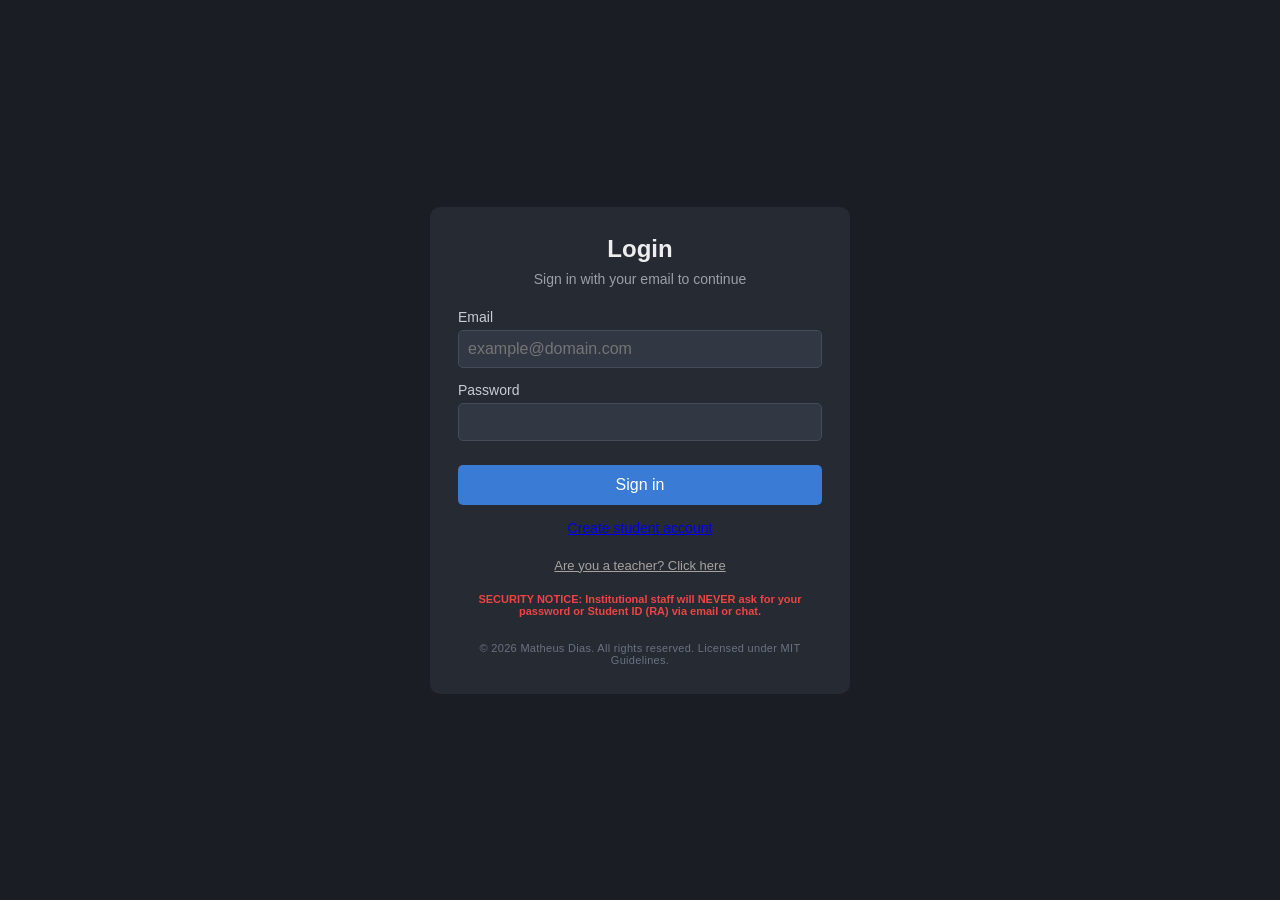
==== commit 36a90c99: "feat: embed formal institutional copyright blocks across web layers" ====
--- a/web/index.html
+++ b/web/index.html
@@ -48,6 +48,10 @@
         <p style="color: #ef4444; font-size: 11px; margin-top: 20px; text-align: center; font-weight: bold;">
             SECURITY NOTICE: Institutional staff will NEVER ask for your password or Student ID (RA) via email or chat.
         </p>
+         
+        <footer style="margin-top: 25px; text-align: center; font-size: 11px; color: #6b7280; letter-spacing: 0.3px;">
+            &copy; 2026 Matheus Dias. All rights reserved. Licensed under MIT Guidelines.
+        </footer>
     </div>
 
     <div class="container hidden" id="registerBox">
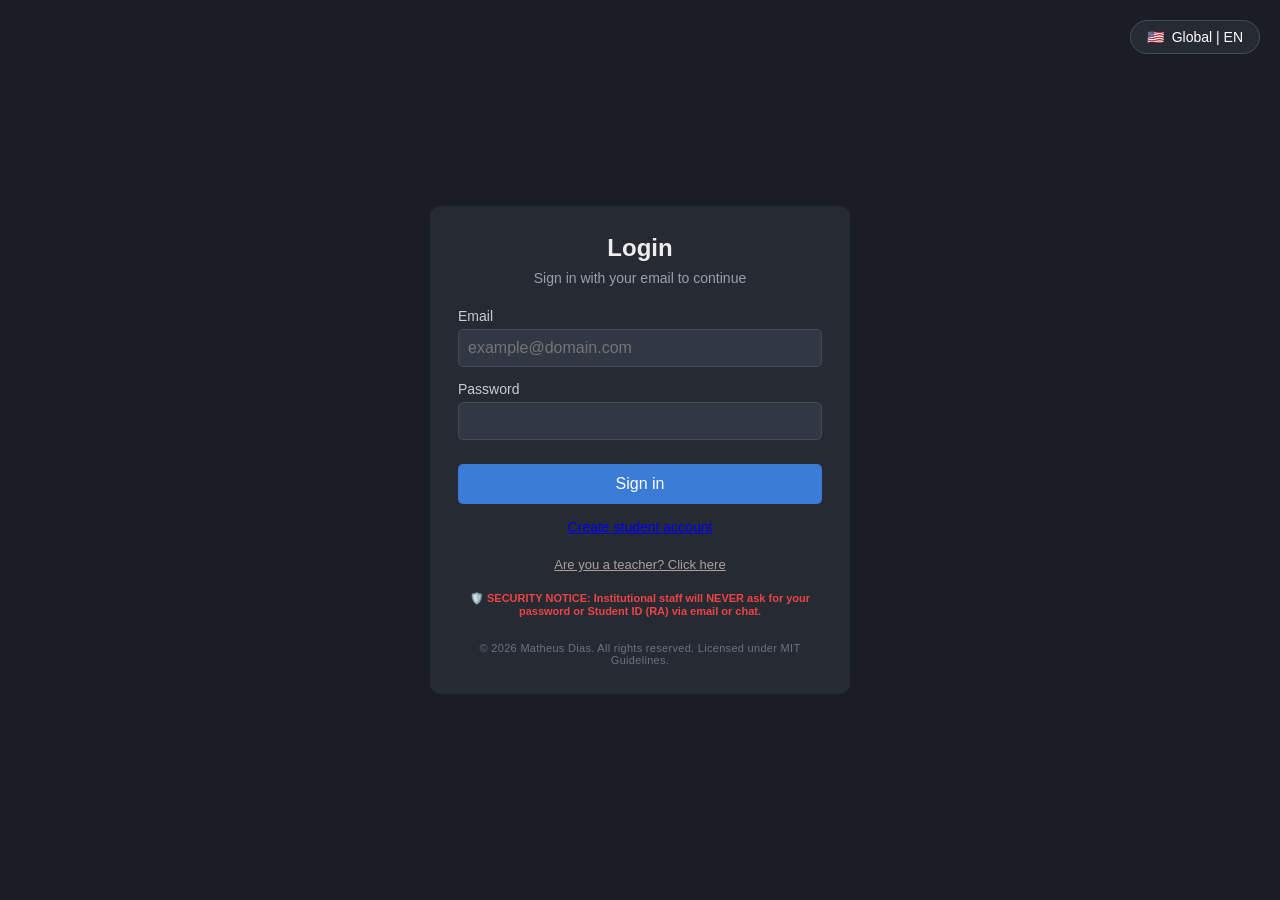
==== commit 8f23b0c2: "feat: project completed with dual-language support and web security" ====
--- a/web/index.html
+++ b/web/index.html
@@ -3,7 +3,7 @@
 <head>
     <meta charset="UTF-8">
     <meta name="viewport" content="width=device-width, initial-scale=1.0">
-    <title>Login</title>
+    <title>Academic Portal</title>
     <link rel="stylesheet" href="style.css">
     <style>
         .hidden { display: none !important; }
@@ -24,12 +24,198 @@
             color: #a8a29e;
             text-align: center;
         }
+
+        .open-lang-btn {
+            position: absolute;
+            top: 20px;
+            right: 20px;
+            background-color: #252a33;
+            border: 1px solid #454c59;
+            color: #fff;
+            padding: 8px 16px;
+            border-radius: 20px;
+            cursor: pointer;
+            font-size: 14px;
+            display: flex;
+            align-items: center;
+            gap: 8px;
+            width: auto;
+            margin-top: 0;
+        }
+
+        .open-lang-btn:hover {
+            background-color: #313743;
+        }
+
+        .drawer-overlay {
+            position: fixed;
+            top: 0;
+            left: 0;
+            width: 100vw;
+            height: 100vh;
+            background-color: rgba(0, 0, 0, 0.5);
+            z-index: 999;
+            display: none;
+        }
+
+        .lang-drawer {
+            position: fixed;
+            top: 0;
+            right: -350px;
+            width: 320px;
+            height: 100vh;
+            background-color: #1a1d23;
+            border-left: 1px solid #313743;
+            z-index: 1000;
+            box-shadow: -5px 0 15px rgba(0,0,0,0.5);
+            transition: right 0.3s ease;
+            display: flex;
+            flex-direction: column;
+            color: #eee;
+            font-family: Arial, sans-serif;
+        }
+
+        .lang-drawer.open {
+            right: 0;
+        }
+
+        .drawer-header {
+            display: flex;
+            justify-content: space-between;
+            align-items: center;
+            padding: 20px;
+            border-bottom: 1px solid #313743;
+        }
+
+        .drawer-header h3 {
+            font-size: 16px;
+            font-weight: normal;
+        }
+
+        .close-btn {
+            background: none;
+            border: none;
+            color: #9aa0aa;
+            font-size: 20px;
+            cursor: pointer;
+            width: auto;
+            margin-top: 0;
+            padding: 0;
+        }
+
+        .current-selection {
+            background-color: #3a7bd5;
+            padding: 15px 20px;
+            display: flex;
+            align-items: center;
+            gap: 12px;
+            font-size: 15px;
+        }
+
+        .search-box-container {
+            padding: 15px 20px;
+            position: relative;
+        }
+
+        .search-box-container input {
+            width: 100%;
+            padding: 8px 35px 8px 12px;
+            background-color: #1a1d23;
+            border: none;
+            border-bottom: 1px solid #454c59;
+            color: #fff;
+            font-size: 14px;
+            border-radius: 0;
+        }
+
+        .search-icon {
+            position: absolute;
+            right: 32px;
+            top: 22px;
+            color: #9aa0aa;
+            font-size: 14px;
+        }
+
+        .drawer-content {
+            flex: 1;
+            overflow-y: auto;
+            padding: 10px 20px;
+        }
+
+        .category-title {
+            color: #9aa0aa;
+            font-size: 14px;
+            margin: 20px 0 10px 0;
+        }
+
+        .lang-option {
+            display: flex;
+            align-items: center;
+            gap: 12px;
+            padding: 12px 10px;
+            width: 100%;
+            background: none;
+            border: none;
+            color: #eee;
+            text-align: left;
+            cursor: pointer;
+            font-size: 14px;
+            border-radius: 4px;
+            margin-top: 0;
+        }
+
+        .lang-option:hover {
+            background-color: #252a33;
+        }
     </style>
 </head>
 <body>
+
+    <button class="open-lang-btn" onclick="toggleDrawer(true)">
+        <span id="active-flag" data-i18n="flagIcon">🇺🇸</span>
+        <span id="active-label" data-i18n="flagLabel">Global | EN</span>
+    </button>
+
+    <div class="drawer-overlay" id="overlay" onclick="toggleDrawer(false)"></div>
+
+    <div class="lang-drawer" id="langDrawer">
+        <div class="drawer-header">
+            <h3 data-i18n="drawerTitle">Your location</h3>
+            <button class="close-btn" onclick="toggleDrawer(false)">&times;</button>
+        </div>
+
+        <div class="current-selection">
+            <span id="current-flag" data-i18n="flagIcon">🇺🇸</span>
+            <span id="current-label" data-i18n="flagLabel">Global | EN</span>
+        </div>
+
+        <div class="search-box-container">
+            <input type="text" placeholder="Search location..." disabled style="cursor: not-allowed;">
+            <span class="search-icon">🔍</span>
+        </div>
+
+        <div class="drawer-content">
+            <div class="category-title">Worldwide</div>
+            <button class="lang-option" onclick="changeLanguage('en')">
+                <span>🇺🇸</span> Global | EN
+            </button>
+
+            <div class="category-title">Americas</div>
+            <button class="lang-option" onclick="changeLanguage('pt')">
+                <span>🇧🇷</span> Brazil | PT
+            </button>
+            <button class="lang-option" style="opacity: 0.4; cursor: not-allowed;" disabled>
+                <span>🇦🇷</span> Argentina | ES
+            </button>
+            <button class="lang-option" style="opacity: 0.4; cursor: not-allowed;" disabled>
+                <span>🇨🇦</span> Canada | EN
+            </button>
+        </div>
+    </div>
+
     <div class="container" id="loginBox">
-        <h1>Login</h1>
-        <p class="subtitle">Sign in with your email to continue</p>
+        <h1 data-i18n="loginTitle">Login</h1>
+        <p class="subtitle" data-i18n="loginSubtitle">Sign in with your email to continue</p>
 
         <div class="form-group">
             <label for="loginEmail">Email</label>
@@ -37,34 +223,34 @@
         </div>
 
         <div class="form-group">
-            <label for="loginPassword">Password</label>
+            <label for="loginPassword" data-i18n="labelPassword">Password</label>
             <input type="password" id="loginPassword">
         </div>
 
-        <button id="loginBtn" onclick="handleLogin()">Sign in</button>
-        <p class="subtitle link"><a href="#" onclick="showCard('registerBox')">Create student account</a></p>
-        <a href="#" class="teacher-link" onclick="showCard('teacherRegisterBox')">Are you a teacher? Click here</a>
-
-        <p style="color: #ef4444; font-size: 11px; margin-top: 20px; text-align: center; font-weight: bold;">
-            SECURITY NOTICE: Institutional staff will NEVER ask for your password or Student ID (RA) via email or chat.
+        <button id="loginBtn" onclick="handleLogin()" data-i18n="btnSignIn">Sign in</button>
+        <p class="subtitle link"><a href="#" onclick="showCard('registerBox')" data-i18n="linkCreateStudent">Create student account</a></p>
+        <a href="#" class="teacher-link" onclick="showCard('teacherRegisterBox')" data-i18n="linkTeacherClick">Are you a teacher? Click here</a>
+
+        <p style="color: #ef4444; font-size: 11px; margin-top: 20px; text-align: center; font-weight: bold;" data-i18n="securityNotice">
+            🛡️ SECURITY NOTICE: Institutional staff will NEVER ask for your password or Student ID (RA) via email or chat.
         </p>
-         
-        <footer style="margin-top: 25px; text-align: center; font-size: 11px; color: #6b7280; letter-spacing: 0.3px;">
+
+        <footer style="margin-top: 25px; text-align: center; font-size: 11px; color: #6b7280; letter-spacing: 0.3px;" data-i18n="copyright">
             &copy; 2026 Matheus Dias. All rights reserved. Licensed under MIT Guidelines.
         </footer>
     </div>
 
     <div class="container hidden" id="registerBox">
-        <h1>Student Registration</h1>
-        <p class="subtitle">Create your immutable student account</p>
-
-        <div class="form-group">
-            <label for="regFirstName">First Name</label>
+        <h1 data-i18n="regStudentTitle">Student Registration</h1>
+        <p class="subtitle" data-i18n="regStudentSubtitle">Create your immutable student account</p>
+
+        <div class="form-group">
+            <label for="regFirstName" data-i18n="labelFirstName">First Name</label>
             <input type="text" id="regFirstName" placeholder="e.g., John">
         </div>
 
         <div class="form-group">
-            <label for="regLastName">Last Name</label>
+            <label for="regLastName" data-i18n="labelLastName">Last Name</label>
             <input type="text" id="regLastName" placeholder="e.g., Doe">
         </div>
 
@@ -74,116 +260,228 @@
         </div>
 
         <div class="form-group">
-            <label for="regPassword">Password (Min 6 chars)</label>
+            <label for="regPassword" data-i18n="labelPasswordMin">Password (Min 6 chars)</label>
             <input type="password" id="regPassword">
         </div>
 
         <div class="form-group">
-            <label for="regConfirmPassword">Confirm Password</label>
+            <label for="regConfirmPassword" data-i18n="labelConfirmPassword">Confirm Password</label>
             <input type="password" id="regConfirmPassword">
         </div>
 
-        <button onclick="handleStudentRegister()">Register as Student</button>
-        <p class="subtitle link"><a href="#" onclick="showCard('loginBox')">Back to Sign In</a></p>
+        <button onclick="handleStudentRegister()" data-i18n="btnRegisterStudent">Register as Student</button>
+        <p class="subtitle link"><a href="#" onclick="showCard('loginBox')" data-i18n="linkBackSignIn">Back to Sign In</a></p>
+
+        <footer style="margin-top: 25px; text-align: center; font-size: 11px; color: #6b7280; letter-spacing: 0.3px;" data-i18n="copyright">
+            &copy; 2026 Matheus Dias. All rights reserved. Licensed under MIT Guidelines.
+        </footer>
     </div>
 
     <div class="container hidden" id="teacherRegisterBox">
-        <h1>Teacher Staff Portal</h1>
-        <p class="subtitle">Authorized institutional registration only</p>
-
-        <div class="form-group">
-            <label for="tFirstName">First Name</label>
-            <input type="text" id="tFirstName" placeholder="e.g., Jane">
-        </div>
-
-        <div class="form-group">
-            <label for="tLastName">Last Name</label>
-            <input type="text" id="tLastName" placeholder="e.g., Smith">
-        </div>
-
-        <div class="form-group">
-            <label for="tEmail">Institutional Email</label>
-            <input type="email" id="tEmail" placeholder="teacher@school.com">
-        </div>
-
-        <div class="form-group">
-            <label for="tPassword">Password (Min 6 chars)</label>
+        <h1 data-i18n="regTeacherTitle">Teacher Staff Portal</h1>
+        <p class="subtitle" data-i18n="regTeacherSubtitle">Authorized institutional registration only</p>
+
+        <div class="form-group">
+            <label for="tFirstName" data-i18n="labelFirstName">First Name</label>
+            <input type="text" id="tFirstName">
+        </div>
+
+        <div class="form-group">
+            <label for="tLastName" data-i18n="labelLastName">Last Name</label>
+            <input type="text" id="tLastName">
+        </div>
+
+        <div class="form-group">
+            <label for="tEmail" data-i18n="labelInstEmail">Institutional Email</label>
+            <input type="email" id="tEmail">
+        </div>
+
+        <div class="form-group">
+            <label for="tPassword" data-i18n="labelPasswordMin">Password (Min 6 chars)</label>
             <input type="password" id="tPassword">
         </div>
 
         <div class="form-group">
-            <label for="tAccessKey">Institutional Access Key</label>
-            <input type="password" id="tAccessKey" placeholder="Enter security token">
-        </div>
-
-        <button onclick="handleTeacherRegister()" style="background-color: #e05555;">Verify &amp; Save Staff Account</button>
-        <p class="subtitle link"><a href="#" onclick="showCard('loginBox')">Back to Sign In</a></p>
+            <label for="tAccessKey" data-i18n="labelAccessKey">Institutional Access Key</label>
+            <input type="text" id="tAccessKey">
+        </div>
+
+        <button onclick="handleTeacherRegister()" data-i18n="btnRegisterTeacher">Verify &amp; Save Staff Account</button>
+        <p class="subtitle link"><a href="#" onclick="showCard('loginBox')" data-i18n="linkBackSignIn">Back to Sign In</a></p>
+
+        <footer style="margin-top: 25px; text-align: center; font-size: 11px; color: #6b7280; letter-spacing: 0.3px;" data-i18n="copyright">
+            &copy; 2026 Matheus Dias. All rights reserved. Licensed under MIT Guidelines.
+        </footer>
     </div>
 
     <script>
+        const translations = {
+            en: {
+                flagIcon: "🇺🇸",
+                flagLabel: "Global | EN",
+                drawerTitle: "Your location",
+                loginTitle: "Login",
+                loginSubtitle: "Sign in with your email to continue",
+                labelPassword: "Password",
+                btnSignIn: "Sign in",
+                linkCreateStudent: "Create student account",
+                linkTeacherClick: "Are you a teacher? Click here",
+                securityNotice: "🛡️ SECURITY NOTICE: Institutional staff will NEVER ask for your password or Student ID (RA) via email or chat.",
+                copyright: "© 2026 Matheus Dias. All rights reserved. Licensed under MIT Guidelines.",
+                regStudentTitle: "Student Registration",
+                regStudentSubtitle: "Create your immutable student account",
+                labelFirstName: "First Name",
+                labelLastName: "Last Name",
+                labelPasswordMin: "Password (Min 6 chars)",
+                labelConfirmPassword: "Confirm Password",
+                btnRegisterStudent: "Register as Student",
+                linkBackSignIn: "Back to Sign In",
+                regTeacherTitle: "Teacher Staff Portal",
+                regTeacherSubtitle: "Authorized institutional registration only",
+                labelInstEmail: "Institutional Email",
+                labelAccessKey: "Institutional Access Key",
+                btnRegisterTeacher: "Verify & Save Staff Account",
+                alertEmailFormat: "Security Error: Please enter a valid email format.",
+                alertWrongCreds: "Wrong email or password. Attempt ",
+                alertBruteForce: "Security Alert: 3 failed attempts detected. Authentication module locked for 30 seconds to prevent automated dictionary attacks.",
+                alertLocked: "Security Block: Too many login attempts. System is cooling down. Please wait.",
+                alertFillFields: "Validation Error: Fill in all the fields.",
+                alertNameLength: "Security Error: Names must contain only letters and be at least 2 characters long.",
+                alertPassLength: "Security Error: Password must be at least 6 characters long.",
+                alertPassMatch: "Validation Error: Passwords do not match.",
+                alertEnumMitigation: "Unable to complete registration with the information provided. Please verify your email or try again later.",
+                alertAccessDenied: "Access Denied: Invalid Institutional Access Key.",
+                alertTeacherSuccess: "Teacher Staff account authorized and created successfully!",
+                alertStudentSuccess: "Account securely processed!\n\nYour PERMANENT Student ID (RA) is: ",
+                alertPhishingNotice: "\n\n⚠️ IMPORTANT: Keep this number secret. If you receive any message asking for this token to 'update your registration', delete it immediately. It is a phishing attempt."
+            },
+            pt: {
+                flagIcon: "🇧🇷",
+                flagLabel: "Brazil | PT",
+                drawerTitle: "Sua localização",
+                loginTitle: "Entrar",
+                loginSubtitle: "Faça login com seu e-mail para continuar",
+                labelPassword: "Senha",
+                btnSignIn: "Entrar",
+                linkCreateStudent: "Criar conta de estudante",
+                linkTeacherClick: "Você é um professor? Clique aqui",
+                securityNotice: "🛡️ AVISO DE SEGURANÇA: A equipe institucional NUNCA solicitará sua senha ou RA por e-mail ou chat.",
+                copyright: "© 2026 Matheus Dias. Todos os direitos reservados. Licenciado sob as Diretrizes MIT.",
+                regStudentTitle: "Cadastro de Aluno",
+                regStudentSubtitle: "Crie sua conta acadêmica imutável",
+                labelFirstName: "Primeiro Nome",
+                labelLastName: "Sobrenome",
+                labelPasswordMin: "Senha (Mín. 6 caracteres)",
+                labelConfirmPassword: "Confirmar Senha",
+                btnRegisterStudent: "Cadastrar como Aluno",
+                linkBackSignIn: "Voltar para o Login",
+                regTeacherTitle: "Portal do Corpo Docente",
+                regTeacherSubtitle: "Apenas registros institucionais autorizados",
+                labelInstEmail: "E-mail Institucional",
+                labelAccessKey: "Chave de Acesso Institucional",
+                btnRegisterTeacher: "Verificar e Salvar Conta Docente",
+                alertEmailFormat: "Erro de Segurança: Insira um formato de e-mail válido.",
+                alertWrongCreds: "E-mail ou senha incorretos. Tentativa ",
+                alertBruteForce: "Alerta de Segurança: 3 tentativas falhas detectadas. Módulo bloqueado por 30 segundos para evitar ataques automatizados de dicionário.",
+                alertLocked: "Bloqueio de Segurança: Muitas tentativas de login. O sistema está resfriando. Por favor, aguarde.",
+                alertFillFields: "Erro de Validação: Preencha todos os campos.",
+                alertNameLength: "Erro de Segurança: Os nomes devem conter apenas letras e ter pelo menos 2 caracteres.",
+                alertPassLength: "Erro de Segurança: A senha deve ter pelo menos 6 caracteres.",
+                alertPassMatch: "Erro de Validação: As senhas não coincidem.",
+                alertEnumMitigation: "Não foi possível concluir o cadastro com os dados informados. Verifique seu e-mail ou tente novamente mais tarde.",
+                alertAccessDenied: "Acesso Negado: Chave de Acesso Institucional Inválida.",
+                alertTeacherSuccess: "Conta de Professor autorizada e criada com sucesso!",
+                alertStudentSuccess: "Conta processada com segurança!\n\nSeu ID de Estudante (RA) PERMANENTE é: ",
+                alertPhishingNotice: "\n\n⚠️ IMPORTANTE: Guarde este número em segredo. Se receber qualquer mensagem solicitando este código para 'atualizar cadastro', delete imediatamente. É uma tentativa de phishing."
+            }
+        };
+
+        let currentLang = localStorage.getItem('preferredLang') || 'en';
+
+        function toggleDrawer(open) {
+            const drawer = document.getElementById('langDrawer');
+            const overlay = document.getElementById('overlay');
+            if (open) {
+                overlay.style.display = 'block';
+                setTimeout(() => drawer.classList.add('open'), 10);
+            } else {
+                drawer.classList.remove('open');
+                setTimeout(() => overlay.style.display = 'none', 300);
+            }
+        }
+
+        function changeLanguage(lang) {
+            currentLang = lang;
+            localStorage.setItem('preferredLang', lang);
+            document.querySelectorAll('[data-i18n]').forEach(el => {
+                const key = el.getAttribute('data-i18n');
+                if (translations[lang][key]) {
+                    el.textContent = translations[lang][key];
+                }
+            });
+            toggleDrawer(false);
+        }
+
+        window.onload = () => {
+            changeLanguage(currentLang);
+        };
+
         if (!localStorage.getItem('usersDB')) {
-            var db = {
+            const defaultDB = {
                 "teacher@school.com": { password: btoa("teacher123"), role: "teacher", name: btoa("Prof. Matheus"), studentID: "" },
                 "student@school.com": { password: btoa("student123"), role: "student", name: btoa("Matheus Dias"), studentID: "123456" }
             };
-            localStorage.setItem('usersDB', JSON.stringify(db));
-        }
-
-        var emailRegex = /^[^\s@]+@[^\s@]+\.[^\s@]+$/;
-        var nameRegex = /^[A-Za-zÀ-ÖØ-öø-ÿ]{2,}$/;
-
-        var loginAttempts = 0;
-        var isLocked = false;
+            localStorage.setItem('usersDB', JSON.stringify(defaultDB));
+        }
+
+        const emailRegex = /^[^\s@]+@[^\s@]+.[^\s@]+$/;
+        const nameRegex = /^[A-Za-zÀ-ÖØ-öø-ÿ]{2,}$/;
+        let loginAttempts = 0;
+        let isLocked = false;
 
         function showCard(targetId) {
-            var cards = ['loginBox', 'registerBox', 'teacherRegisterBox'];
-            for (var i = 0; i < cards.length; i++) {
-                document.getElementById(cards[i]).classList.add('hidden');
-            }
+            ['loginBox', 'registerBox', 'teacherRegisterBox'].forEach(id => {
+                document.getElementById(id).classList.add('hidden');
+            });
             document.getElementById(targetId).classList.remove('hidden');
         }
 
         function handleLogin() {
             if (isLocked) {
-                alert("Security Block: Too many login attempts. System is cooling down. Please wait.");
-                return;
-            }
-
-            var email = document.getElementById('loginEmail').value.trim().toLowerCase();
-            var password = document.getElementById('loginPassword').value;
-            var users = JSON.parse(localStorage.getItem('usersDB'));
-            var user = users[email];
+                alert(translations[currentLang].alertLocked);
+                return;
+            }
+            const email = document.getElementById('loginEmail').value.trim().toLowerCase();
+            const password = document.getElementById('loginPassword').value;
+            const users = JSON.parse(localStorage.getItem('usersDB'));
+            const user = users[email];
 
             if (!emailRegex.test(email)) {
-                alert("Security Error: Please enter a valid email format.");
+                alert(translations[currentLang].alertEmailFormat);
                 return;
             }
 
             if (!user || atob(user.password) !== password) {
                 loginAttempts++;
-
                 if (loginAttempts >= 3) {
                     isLocked = true;
-                    var loginBtn = document.getElementById('loginBtn');
+                    const loginBtn = document.getElementById('loginBtn');
                     loginBtn.disabled = true;
-                    loginBtn.innerText = "Locked (30s)";
+                    loginBtn.innerText = currentLang === 'en' ? "Locked (30s)" : "Bloqueado (30s)";
                     loginBtn.style.backgroundColor = "#4b5563";
                     loginBtn.style.cursor = "not-allowed";
-
-                    alert("Security Alert: 3 failed attempts detected. Authentication module locked for 30 seconds to prevent automated dictionary attacks.");
-
-                    setTimeout(function () {
+                    alert(translations[currentLang].alertBruteForce);
+                    setTimeout(() => {
                         isLocked = false;
                         loginAttempts = 0;
                         loginBtn.disabled = false;
-                        loginBtn.innerText = "Sign in";
+                        loginBtn.innerText = translations[currentLang].btnSignIn;
                         loginBtn.style.backgroundColor = "#3a7bd5";
                         loginBtn.style.cursor = "pointer";
                     }, 30000);
                     return;
                 }
-
-                alert("Wrong email or password. Attempt " + loginAttempts + "/3");
+                alert(translations[currentLang].alertWrongCreds + loginAttempts + "/3");
                 return;
             }
 
@@ -198,112 +496,101 @@
         }
 
         function handleStudentRegister() {
-            var firstName = document.getElementById('regFirstName').value.trim();
-            var lastName = document.getElementById('regLastName').value.trim();
-            var email = document.getElementById('regEmail').value.trim().toLowerCase();
-            var password = document.getElementById('regPassword').value;
-            var confirmPassword = document.getElementById('regConfirmPassword').value;
+            const firstName = document.getElementById('regFirstName').value.trim();
+            const lastName = document.getElementById('regLastName').value.trim();
+            const email = document.getElementById('regEmail').value.trim().toLowerCase();
+            const password = document.getElementById('regPassword').value;
+            const confirmPassword = document.getElementById('regConfirmPassword').value;
 
             if (!firstName || !lastName || !email || !password || !confirmPassword) {
-                alert("Validation Error: Fill in all the fields.");
-                return;
-            }
-
+                alert(translations[currentLang].alertFillFields);
+                return;
+            }
             if (!nameRegex.test(firstName) || !nameRegex.test(lastName)) {
-                alert("Security Error: Names must contain only letters and be at least 2 characters long.");
-                return;
-            }
-
+                alert(translations[currentLang].alertNameLength);
+                return;
+            }
             if (!emailRegex.test(email)) {
-                alert("Security Error: Invalid email format. Use pattern: user@domain.com");
-                return;
-            }
-
+                alert(translations[currentLang].alertEmailFormat);
+                return;
+            }
             if (password.length < 6) {
-                alert("Security Error: Password must be at least 6 characters long.");
-                return;
-            }
-
+                alert(translations[currentLang].alertPassLength);
+                return;
+            }
             if (password !== confirmPassword) {
-                alert("Validation Error: Passwords do not match.");
-                return;
-            }
-
-            var users = JSON.parse(localStorage.getItem('usersDB')) || {};
-
+                alert(translations[currentLang].alertPassMatch);
+                return;
+            }
+
+            const users = JSON.parse(localStorage.getItem('usersDB')) || {};
             if (users[email]) {
-                alert("Unable to complete registration with the information provided. Please verify your email or try again later.");
-                return;
-            }
-
-            var fullName = firstName.charAt(0).toUpperCase() + firstName.slice(1) + " " + lastName.charAt(0).toUpperCase() + lastName.slice(1);
-            var studentId = "";
-
-            var sameName = Object.values(users).find(function (u) {
-                return atob(u.name).toLowerCase() === fullName.toLowerCase();
-            });
-            if (sameName) {
-                studentId = sameName.studentID;
-            }
-
-            if (!studentId) {
+                alert(translations[currentLang].alertEnumMitigation);
+                return;
+            }
+
+            const fullName = firstName.charAt(0).toUpperCase() + firstName.slice(1) + " " + lastName.charAt(0).toUpperCase() + lastName.slice(1);
+
+            let existingStudentID = "";
+            const duplicateNameUser = Object.values(users).find(u => atob(u.name).toLowerCase() === fullName.toLowerCase());
+            if (duplicateNameUser) {
+                existingStudentID = duplicateNameUser.studentID;
+            }
+
+            if (!existingStudentID) {
                 do {
-                    studentId = Math.floor(100000 + Math.random() * 900000).toString();
-                } while (Object.values(users).some(function (u) { return u.studentID === studentId; }));
+                    existingStudentID = Math.floor(100000 + Math.random() * 900000).toString();
+                    var idExists = Object.values(users).some(u => u.studentID === existingStudentID);
+                } while (idExists);
             }
 
             users[email] = {
                 password: btoa(password),
                 role: "student",
                 name: btoa(fullName),
-                studentID: studentId
+                studentID: existingStudentID
             };
 
             localStorage.setItem('usersDB', JSON.stringify(users));
-            alert("Account securely processed!\n\nYour PERMANENT Student ID (RA) is: " + studentId + "\n\nIMPORTANT: Keep this number secret. If you receive any message asking for this token to \"update your registration\", delete it immediately. It is a phishing attempt.");
+            alert(translations[currentLang].alertStudentSuccess + existingStudentID + translations[currentLang].alertPhishingNotice);
             showCard('loginBox');
         }
 
         function handleTeacherRegister() {
-            var firstName = document.getElementById('tFirstName').value.trim();
-            var lastName = document.getElementById('tLastName').value.trim();
-            var email = document.getElementById('tEmail').value.trim().toLowerCase();
-            var password = document.getElementById('tPassword').value;
-            var accessKey = document.getElementById('tAccessKey').value.trim();
+            const firstName = document.getElementById('tFirstName').value.trim();
+            const lastName = document.getElementById('tLastName').value.trim();
+            const email = document.getElementById('tEmail').value.trim().toLowerCase();
+            const password = document.getElementById('tPassword').value;
+            const accessKey = document.getElementById('tAccessKey').value.trim();
 
             if (!firstName || !lastName || !email || !password || !accessKey) {
-                alert("Validation Error: Fill in all institutional fields.");
-                return;
-            }
-
+                alert(translations[currentLang].alertFillFields);
+                return;
+            }
             if (!nameRegex.test(firstName) || !nameRegex.test(lastName)) {
-                alert("Security Error: Names must contain only letters and be at least 2 characters long.");
-                return;
-            }
-
+                alert(translations[currentLang].alertNameLength);
+                return;
+            }
             if (!emailRegex.test(email)) {
-                alert("Security Error: Invalid institutional email format.");
-                return;
-            }
-
+                alert(translations[currentLang].alertEmailFormat);
+                return;
+            }
             if (password.length < 6) {
-                alert("Security Error: Password must be at least 6 characters long.");
-                return;
-            }
-
+                alert(translations[currentLang].alertPassLength);
+                return;
+            }
             if (btoa(accessKey) !== "U0NIT09MMjAyNg==") {
-                alert("Access Denied: Invalid Institutional Access Key.");
-                return;
-            }
-
-            var users = JSON.parse(localStorage.getItem('usersDB')) || {};
-
+                alert(translations[currentLang].alertAccessDenied);
+                return;
+            }
+
+            const users = JSON.parse(localStorage.getItem('usersDB')) || {};
             if (users[email]) {
-                alert("Unable to complete registration with the information provided. Please verify your email or try again later.");
-                return;
-            }
-
-            var fullName = "Prof. " + firstName.charAt(0).toUpperCase() + firstName.slice(1) + " " + lastName.charAt(0).toUpperCase() + lastName.slice(1);
+                alert(translations[currentLang].alertEnumMitigation);
+                return;
+            }
+
+            const fullName = "Prof. " + firstName.charAt(0).toUpperCase() + firstName.slice(1) + " " + lastName.charAt(0).toUpperCase() + lastName.slice(1);
 
             users[email] = {
                 password: btoa(password),
@@ -313,7 +600,7 @@
             };
 
             localStorage.setItem('usersDB', JSON.stringify(users));
-            alert("Teacher Staff account authorized and created successfully!");
+            alert(translations[currentLang].alertTeacherSuccess);
             showCard('loginBox');
         }
     </script>
